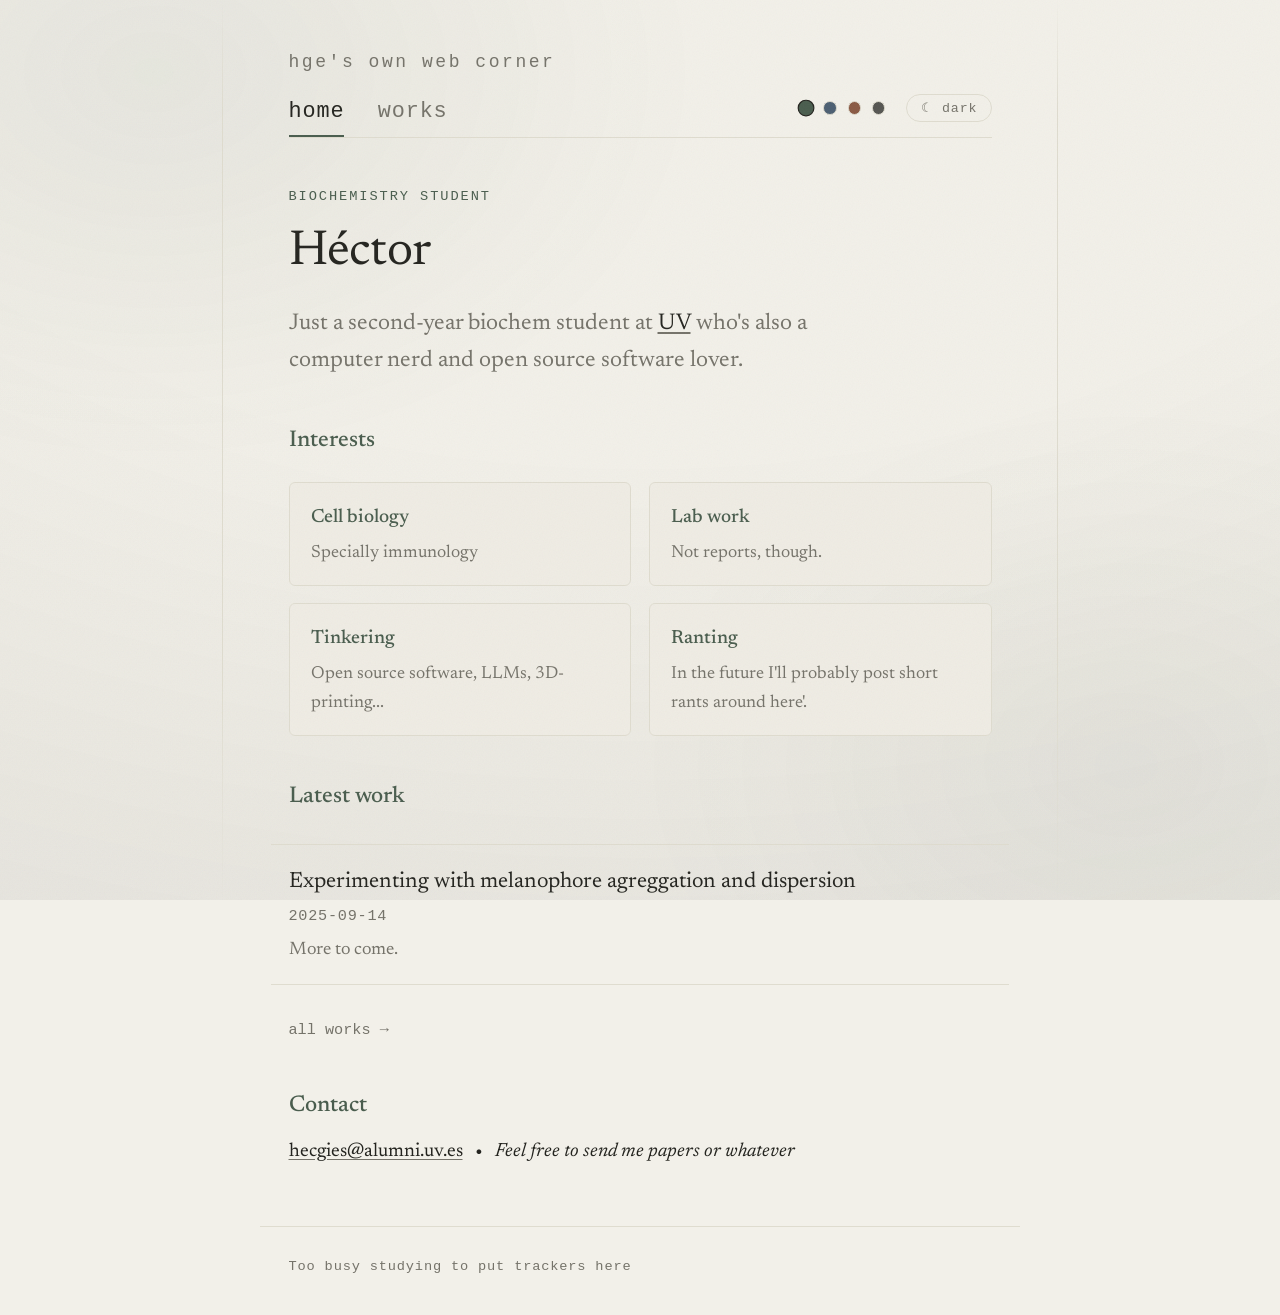
==== index.html @ 8a7d14bc "Initial commit: personal site" ====
<!doctype html>
<html lang="en" data-fx="mesh vignette rules hover">
<head>
  <meta charset="utf-8">
  <meta name="viewport" content="width=device-width, initial-scale=1">
  <title>Héctor — home</title>
  <meta name="description" content="Personal page of Héctor, biochemistry student.">
  <link rel="stylesheet" href="style.css">
  <script>try{var p=localStorage.getItem("palette");if(p)document.documentElement.setAttribute("data-palette",p);var t=localStorage.getItem("theme");if(t)document.documentElement.setAttribute("data-theme",t)}catch(e){}</script>
  <script>document.documentElement.setAttribute("data-route",/^#\/?works/.test(location.hash)?"works":"home")</script>
</head>
<body>
  <div class="bg bg-mesh" aria-hidden="true"></div>
  <div class="bg bg-vignette" aria-hidden="true"></div>
  <div class="bg bg-rules" aria-hidden="true"></div>
  <div class="progress" aria-hidden="true"></div>
  <main>
    <header>
      <p class="site-title">HGE's own web corner</p>
      <nav>
        <a href="#/home" data-route="home" aria-current="page">home</a>
        <a href="#/works" data-route="works">works</a>
        <span class="controls">
          <span class="palette" role="group" aria-label="accent colour">
            <button class="swatch sw-olive" data-palette="olive" title="olive" aria-label="olive accent"></button>
            <button class="swatch sw-slate" data-palette="slate" title="slate" aria-label="slate accent"></button>
            <button class="swatch sw-clay" data-palette="clay" title="clay" aria-label="clay accent"></button>
            <button class="swatch sw-graphite" data-palette="graphite" title="graphite" aria-label="graphite accent"></button>
          </span>
          <button id="theme-toggle" class="theme-toggle" title="switch theme">☾ dark</button>
        </span>
      </nav>
    </header>

    <section class="view" data-view="home">
    <section class="hero">
      <p class="label">biochemistry student</p>
      <h1>Héctor</h1>
      <p class="lead">
       Just a second-year biochem student at <a href="https://www.uv.es">UV</a> who's also a computer nerd and open source software lover.
      </p>
    </section>

    <h2>Interests</h2>
    <div class="cards">
      <div class="card">
        <h3>Cell biology</h3>
        <p class="muted">Specially immunology</p>
      </div>
      <div class="card">
        <h3>Lab work</h3>
        <p class="muted">Not reports, though.</p>
      </div>
      <div class="card">
        <h3>Tinkering</h3>
        <p class="muted">Open source software, LLMs, 3D-printing...</p>
      </div>
      <div class="card">
        <h3>Ranting</h3>
        <p class="muted">In the future I'll probably post short rants around here'.</p>
      </div>
    </div>

    <h2>Latest work</h2>
    <!-- latest:start -->
    <ul class="works">
      <li>
        <a class="title" href="works/melanophores-aggregation.html">Experimenting with melanophore agreggation and dispersion</a>
        <span class="meta">2025-09-14</span>
        <p class="summary">More to come.</p>
      </li>
    </ul>
    <!-- latest:end -->
    <p><a class="more-link" href="#/works">all works →</a></p>

    <h2>Contact</h2>
    <p>
      <a href="mailto:hecgies@alumni.uv.es">hecgies@alumni.uv.es</a> &nbsp; •  &nbsp; <i>Feel free to send me papers or whatever</i>
    </p>
    </section>

    <section class="view" data-view="works">
    <h1>Works</h1>
    <p class="muted">Notes, write-ups and projects. Newest first.</p>

    <!-- works:start -->
    <ul class="works">
      <li>
        <a class="title" href="works/melanophores-aggregation.html">Experimenting with melanophore agreggation and dispersion</a>
        <span class="meta">2025-09-14</span>
        <p class="summary">More to come.</p>
      </li>
    </ul>
    <!-- works:end -->
    </section>
  </main>

  <footer>
    Too busy studying to put trackers here
  </footer>
  <script>
    /* hash routing: home and works are separate views inside this one file */
    (function () {
      var root = document.documentElement;
      var views = document.querySelectorAll(".view[data-view]");
      var links = document.querySelectorAll("nav a[data-route]");
      var titles = { home: "Héctor — home", works: "works — HGE" };
      function route() {
        var name = /^#\/?works/.test(location.hash) ? "works" : "home";
        root.setAttribute("data-route", name);
        views.forEach(function (v) { v.hidden = v.dataset.view !== name; });
        links.forEach(function (a) {
          if (a.dataset.route === name) a.setAttribute("aria-current", "page");
          else a.removeAttribute("aria-current");
        });
        document.title = titles[name] || titles.home;
      }
      window.addEventListener("hashchange", function () { route(); window.scrollTo(0, 0); });
      route();
    })();
  </script>
  <script>
    (function () {
      var root = document.documentElement;
      var buttons = document.querySelectorAll(".swatch");
      function mark() {
        var current = root.getAttribute("data-palette") || "olive";
        buttons.forEach(function (b) {
          b.setAttribute("aria-pressed", String(b.dataset.palette === current));
        });
      }
      buttons.forEach(function (b) {
        b.addEventListener("click", function () {
          root.setAttribute("data-palette", b.dataset.palette);
          try { localStorage.setItem("palette", b.dataset.palette); } catch (e) {}
          mark();
        });
      });
      mark();

      var toggle = document.getElementById("theme-toggle");
      function isDark() { return root.getAttribute("data-theme") === "dark"; }
      function paint() { toggle.textContent = isDark() ? "☀ light" : "☾ dark"; }
      toggle.addEventListener("click", function () {
        var next = isDark() ? "light" : "dark";
        root.setAttribute("data-theme", next);
        try { localStorage.setItem("theme", next); } catch (e) {}
        paint();
      });
      paint();
    })();
  </script>
</body>
</html>
---- style.css ----
/* héctor — shared styles */

/* self-hosted Newsreader (latin subset) — https://fontsource.org / bunny fonts, OFL */
@font-face {
  font-family: "Newsreader";
  font-style: normal;
  font-weight: 400;
  font-display: swap;
  src: url("fonts/newsreader-latin-400-normal.woff2") format("woff2");
}

@font-face {
  font-family: "Newsreader";
  font-style: normal;
  font-weight: 500;
  font-display: swap;
  src: url("fonts/newsreader-latin-500-normal.woff2") format("woff2");
}

@font-face {
  font-family: "Newsreader";
  font-style: italic;
  font-weight: 400;
  font-display: swap;
  src: url("fonts/newsreader-latin-400-italic.woff2") format("woff2");
}

:root {
  --bg: #f2f0e9;
  --fg: #24241f;
  --muted: #75736a;
  --line: #dfdccf;
  --accent: #4a5d4e; /* muted olive, barely there */
  --noise: 0.045;

  --font-serif: "Newsreader", Georgia, "Times New Roman", serif;
  --font-mono: ui-monospace, "SF Mono", "Cascadia Code", "JetBrains Mono", Menlo, monospace;
}

/* dark theme — opt-in via the nav toggle (data-theme on <html>); light is the default */
:root[data-theme="dark"] {
  --bg: #262622;
  --fg: #e3e0d7;
  --muted: #a5a296;
  --line: #42423b;
  --accent: #a8b5a3;
  --noise: 0.05;
}

/* --- accent palettes (chosen via the swatches, stored in localStorage) --- */

:root[data-palette="slate"] {
  --accent: #4c5f72;
}

:root[data-palette="clay"] {
  --accent: #8a5a44;
}

:root[data-palette="graphite"] {
  --accent: #565652;
}

:root[data-theme="dark"][data-palette="slate"] {
  --accent: #9db0c4;
}

:root[data-theme="dark"][data-palette="clay"] {
  --accent: #c69a80;
}

:root[data-theme="dark"][data-palette="graphite"] {
  --accent: #b3b3ad;
}

/* page-to-page cross-fade (supported browsers; no-op elsewhere) */
@view-transition {
  navigation: auto;
}

* {
  box-sizing: border-box;
}

html {
  font-size: 19px;
}

body {
  margin: 0;
  background: var(--bg);
  color: var(--fg);
  font-family: var(--font-serif);
  line-height: 1.65;
  display: flex;
  flex-direction: column;
  min-height: 100vh;
}

/* paper grain — inline svg noise, no external image, no js */
body::before {
  content: "";
  position: fixed;
  inset: 0;
  z-index: 1;
  pointer-events: none;
  opacity: var(--noise);
  background-image: url("data:image/svg+xml,%3Csvg xmlns='http://www.w3.org/2000/svg' width='180' height='180'%3E%3Cfilter id='n'%3E%3CfeTurbulence type='fractalNoise' baseFrequency='0.85' numOctaves='2' stitchTiles='stitch'/%3E%3C/filter%3E%3Crect width='180' height='180' filter='url(%23n)'/%3E%3C/svg%3E");
}

/* scroll progress line — css scroll-driven, hidden where unsupported */

@supports (animation-timeline: scroll()) {
  .progress {
    position: fixed;
    top: 0;
    left: 0;
    height: 2px;
    width: 100%;
    background: var(--accent);
    transform: scaleX(0);
    transform-origin: 0 50%;
    animation: progress-grow linear both;
    animation-timeline: scroll(root block);
    z-index: 10;
    pointer-events: none;
  }

  @keyframes progress-grow {
    to {
      transform: scaleX(1);
    }
  }
}

main {
  position: relative;
  z-index: 0;
  flex: 1;
  width: 100%;
  max-width: 40rem;
  margin: 0 auto;
  padding: 2.5rem 1.5rem 2rem;
}

/* header / nav — monospace, lowercase, roomy */

header {
  margin-bottom: 2.5rem;
}

.site-title {
  font-family: var(--font-mono);
  font-size: 0.95rem;
  letter-spacing: 0.14em;
  text-transform: lowercase;
  color: var(--muted);
  margin: 0 0 0.9rem;
}

nav {
  display: flex;
  gap: 1.75rem;
  border-bottom: 1px solid var(--line);
  padding-bottom: 0.8rem;
}

nav a {
  font-family: var(--font-mono);
  font-size: 1.15rem;
  letter-spacing: 0.04em;
  text-transform: lowercase;
  color: var(--muted);
  text-decoration: none;
  padding-bottom: 0.2rem;
  border-bottom: 2px solid transparent;
  margin-bottom: -0.8rem; /* sit the underline on the nav rule */
  transition: color 0.25s ease, border-color 0.25s ease;
}

nav a:hover {
  color: var(--fg);
  border-bottom-color: var(--muted);
}

nav a[aria-current="page"] {
  color: var(--fg);
  border-bottom-color: var(--accent);
}

/* palette swatches + theme toggle */

.controls {
  margin-left: auto;
  display: flex;
  align-items: center;
  gap: 1.1rem;
}

.palette {
  display: flex;
  align-items: center;
  gap: 0.55rem;
}

.theme-toggle {
  font-family: var(--font-mono);
  font-size: 0.7rem;
  letter-spacing: 0.06em;
  color: var(--muted);
  background: none;
  border: 1px solid var(--line);
  border-radius: 999px;
  padding: 0.25rem 0.7rem;
  cursor: pointer;
  transition: color 0.2s ease, border-color 0.2s ease;
}

.theme-toggle:hover {
  color: var(--fg);
  border-color: var(--muted);
}

.theme-toggle:focus-visible {
  outline: 2px solid var(--accent);
  outline-offset: 2px;
}

.swatch {
  width: 0.72rem;
  height: 0.72rem;
  padding: 0;
  border-radius: 50%;
  border: 1px solid var(--line);
  background: var(--sw);
  cursor: pointer;
  transition: transform 0.2s ease, border-color 0.2s ease;
}

.swatch:hover {
  transform: scale(1.2);
}

.swatch[aria-pressed="true"] {
  border-color: var(--fg);
  transform: scale(1.2);
}

.swatch:focus-visible {
  outline: 2px solid var(--accent);
  outline-offset: 2px;
}

.sw-olive { --sw: #4a5d4e; }
.sw-slate { --sw: #4c5f72; }
.sw-clay { --sw: #8a5a44; }
.sw-graphite { --sw: #565652; }

/* typography */

h1 {
  font-size: 1.7rem;
  font-weight: 400;
  letter-spacing: -0.01em;
  margin: 0 0 1rem;
}

h2 {
  font-size: 1.2rem;
  font-weight: 500;
  color: var(--accent);
  margin: 2.2rem 0 0.6rem;
}

h3 {
  font-size: 1.05rem;
  font-weight: 500;
  color: var(--accent);
  margin: 1.6rem 0 0.4rem;
}

p {
  margin: 0 0 1.1rem;
}

a {
  color: var(--fg);
  text-decoration: underline;
  text-decoration-color: var(--muted);
  text-underline-offset: 3px;
  transition: text-decoration-color 0.2s ease;
}

a:hover {
  text-decoration-color: var(--accent);
}

.muted {
  color: var(--muted);
  font-size: 0.95rem;
}

code, pre {
  font-family: var(--font-mono);
  font-size: 0.8em;
}

pre {
  background: color-mix(in srgb, var(--line) 45%, transparent);
  padding: 0.9rem 1.1rem;
  overflow-x: auto;
  border-radius: 4px;
}

blockquote {
  margin: 1.2rem 0;
  padding-left: 1.1rem;
  border-left: 2px solid var(--line);
  color: var(--muted);
  font-style: italic;
}

/* works index */

ul.works {
  list-style: none;
  padding: 0;
  margin: 1.5rem 0;
}

ul.works li {
  padding: 1rem 0;
  border-bottom: 1px solid var(--line);
}

ul.works li:first-child {
  border-top: 1px solid var(--line);
}

ul.works a.title {
  display: block;
  font-size: 1.15rem;
  text-decoration: none;
  transition: color 0.2s ease, transform 0.2s ease;
}

ul.works a.title:hover {
  color: var(--accent);
  text-decoration: none;
  transform: translateX(4px);
}

ul.works .meta {
  display: block;
  color: var(--muted);
  font-size: 0.8rem;
  font-family: var(--font-mono);
  letter-spacing: 0.05em;
  margin-top: 0.2rem;
}

ul.works .summary {
  color: var(--muted);
  font-size: 0.95rem;
  margin: 0.35rem 0 0;
}

/* single post page */

article.post header {
  margin-bottom: 1.5rem;
}

article.post h1 {
  margin-bottom: 0.3rem;
}

article.post .meta {
  font-family: var(--font-mono);
  font-size: 0.8rem;
  letter-spacing: 0.05em;
}

.backlink {
  display: inline-block;
  margin-top: 2.5rem;
  font-family: var(--font-mono);
  font-size: 0.85rem;
  color: var(--muted);
  text-decoration: none;
  transition: color 0.2s ease;
}

.backlink:hover {
  color: var(--accent);
}

/* scroll reveals — css view-driven, static where unsupported */

@supports (animation-timeline: view()) {
  @media (prefers-reduced-motion: no-preference) {
    ul.works li,
    article.post > * {
      animation: reveal linear both;
      animation-timeline: view();
      animation-range: entry 5% entry 75%;
    }

    @keyframes reveal {
      from {
        opacity: 0;
        transform: translateY(10px);
      }
      to {
        opacity: 1;
        transform: none;
      }
    }
  }
}

@media (prefers-reduced-motion: reduce) {
  *,
  *::before,
  *::after {
    animation: none !important;
    transition: none !important;
  }
}

/* --- background layers -------------------------------------------------
   toggle from <html data-fx="mesh vignette rules hover">; remove a word
   to switch that layer off. all static, pointer-events: none, z-index: -1.
----------------------------------------------------------------------- */

.bg {
  position: fixed;
  inset: 0;
  pointer-events: none;
  z-index: -1;
}

/* soft vignette: lighter at the top, corners barely pulled in */
:root[data-fx~="vignette"] .bg-vignette {
  background: radial-gradient(
    130% 110% at 50% -5%,
    transparent 50%,
    color-mix(in srgb, var(--fg) 5%, transparent) 100%
  );
}

/* modern: accent-tinted mesh glow, very low contrast, slow drift */
:root[data-fx~="mesh"] .bg-mesh {
  background:
    radial-gradient(42rem 30rem at 12% 8%, color-mix(in srgb, var(--accent) 12%, transparent), transparent 70%),
    radial-gradient(38rem 28rem at 88% 85%, color-mix(in srgb, var(--accent) 9%, transparent), transparent 70%);
  opacity: 0.55;
}

@media (prefers-reduced-motion: no-preference) {
  :root[data-fx~="mesh"] .bg-mesh {
    animation: mesh-drift 70s ease-in-out infinite alternate;
  }
}

@keyframes mesh-drift {
  from {
    transform: translate3d(-1.5%, -1%, 0) scale(1);
  }
  to {
    transform: translate3d(1.5%, 1%, 0) scale(1.06);
  }
}

/* hairline rules flanking the content column, faded at both ends */
:root[data-fx~="rules"] .bg-rules {
  width: min(44rem, 100%);
  inset: 0 auto 0 50%;
  transform: translateX(-50%);
  border-left: 1px solid var(--line);
  border-right: 1px solid var(--line);
  mask-image: linear-gradient(to bottom, transparent, black 12%, black 75%, transparent);
  -webkit-mask-image: linear-gradient(to bottom, transparent, black 12%, black 75%, transparent);
}

@media (max-width: 48rem) {
  :root[data-fx~="rules"] .bg-rules {
    display: none;
  }
}

/* micro: works entries get a whisper of tint on hover */
:root[data-fx~="hover"] ul.works li {
  padding-inline: 0.9rem;
  margin-inline: -0.9rem;
  transition: background-color 0.25s ease;
}

:root[data-fx~="hover"] ul.works li:hover {
  background: color-mix(in srgb, var(--accent) 5%, transparent);
}

/* hero + home sections */

.hero h1 {
  font-size: 2.6rem;
  letter-spacing: -0.015em;
  margin: 0.2rem 0 0.6rem;
}

.label {
  font-family: var(--font-mono);
  font-size: 0.72rem;
  letter-spacing: 0.14em;
  text-transform: uppercase;
  color: var(--accent);
  margin: 0 0 0.2rem;
}

.lead {
  font-size: 1.2rem;
  color: var(--muted);
  max-width: 32rem;
}

.cards {
  display: grid;
  grid-template-columns: repeat(auto-fit, minmax(14rem, 1fr));
  gap: 0.9rem;
  margin: 1.2rem 0 0.5rem;
}

.card {
  border: 1px solid var(--line);
  border-radius: 6px;
  padding: 1rem 1.15rem 0.9rem;
  background: color-mix(in srgb, var(--line) 18%, var(--bg));
  transition: transform 0.2s ease, box-shadow 0.2s ease, border-color 0.2s ease;
}

.card:hover {
  transform: translateY(-2px);
  border-color: var(--muted);
  box-shadow: 0 6px 18px color-mix(in srgb, var(--fg) 8%, transparent);
}

.card h3 {
  margin: 0 0 0.3rem;
  font-size: 1rem;
}

.card p {
  margin: 0;
  font-size: 0.92rem;
}

.more-link {
  font-family: var(--font-mono);
  font-size: 0.8rem;
  color: var(--muted);
  text-decoration: none;
  transition: color 0.2s ease;
}

.more-link:hover {
  color: var(--accent);
}

/* tabbed views — home and works live in one file, switched by url hash.
   Without JS (no data-route on <html>) both sections stay visible. */

html[data-route="home"] .view[data-view="works"],
html[data-route="works"] .view[data-view="home"] {
  display: none;
}

.view {
  animation: view-in 0.3s ease both;
}

@keyframes view-in {
  from {
    opacity: 0;
    transform: translateY(6px);
  }
  to {
    opacity: 1;
    transform: none;
  }
}

@media (prefers-reduced-motion: reduce) {
  .view {
    animation: none;
  }
}

/* footer */

footer {
  position: relative;
  z-index: 0;
  width: 100%;
  max-width: 40rem;
  margin: 0 auto;
  padding: 1.5rem 1.5rem 2rem;
  border-top: 1px solid var(--line);
  color: var(--muted);
  font-family: var(--font-mono);
  font-size: 0.72rem;
  letter-spacing: 0.06em;
}
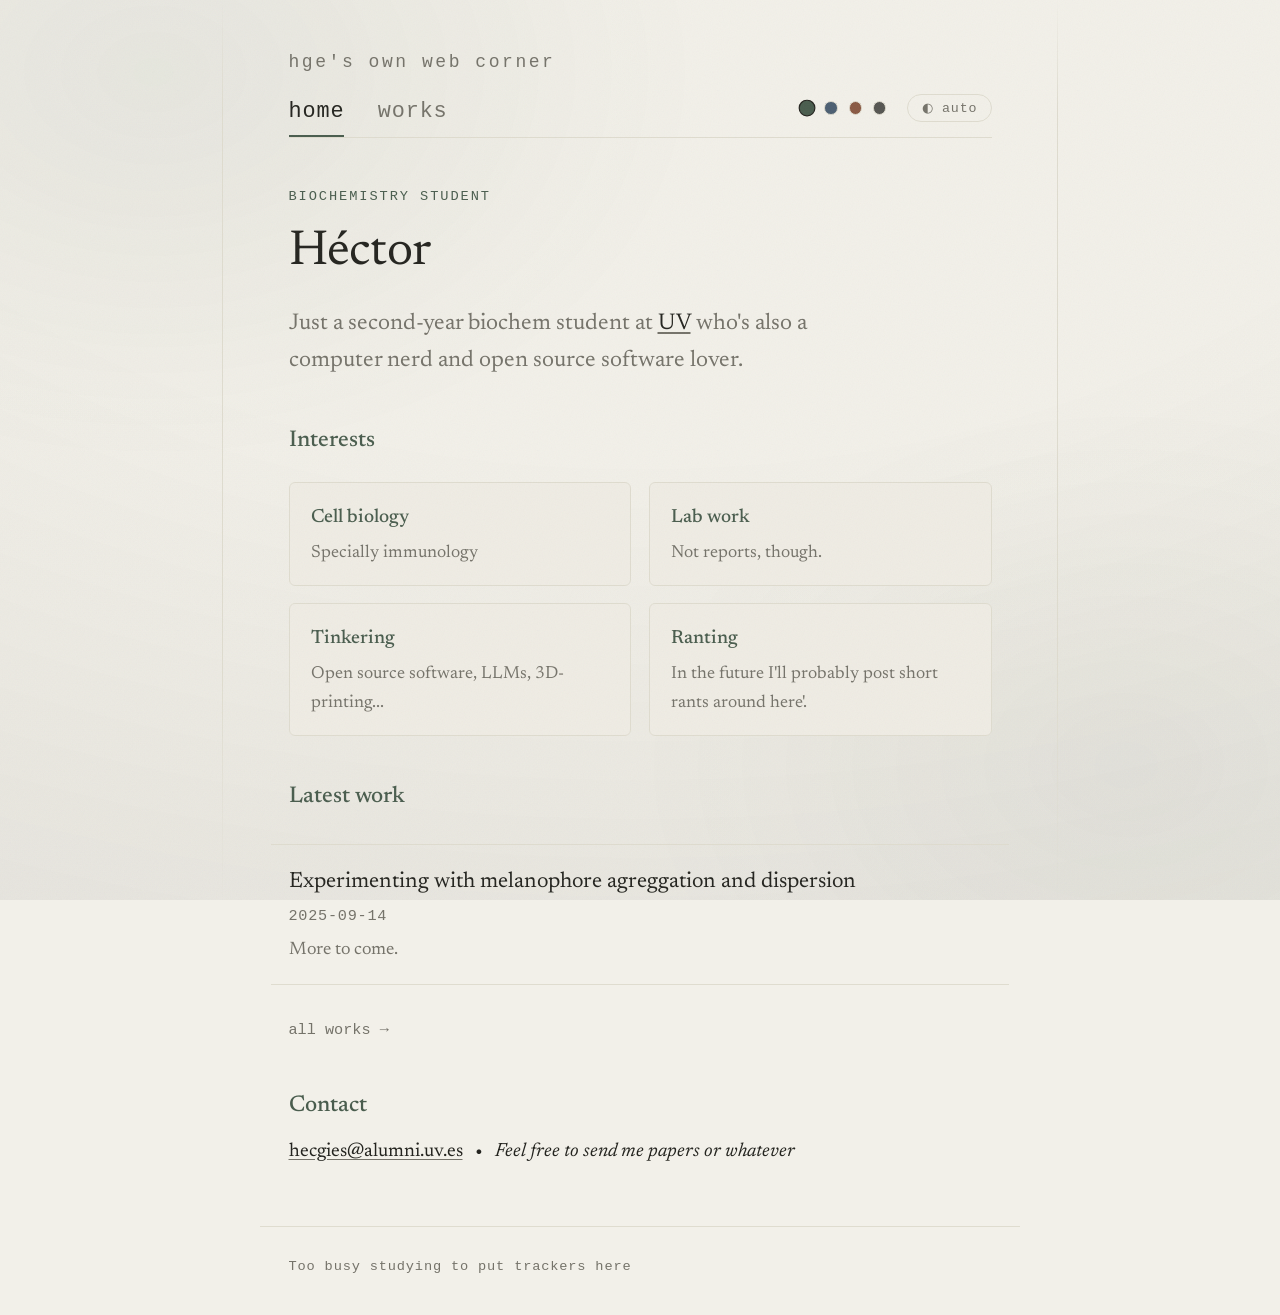
==== commit ee6b100f: "Default theme follows system preference; toggle cycles auto/light/dark" ====
--- a/index.html
+++ b/index.html
@@ -6,7 +6,7 @@
   <title>Héctor — home</title>
   <meta name="description" content="Personal page of Héctor, biochemistry student.">
   <link rel="stylesheet" href="style.css">
-  <script>try{var p=localStorage.getItem("palette");if(p)document.documentElement.setAttribute("data-palette",p);var t=localStorage.getItem("theme");if(t)document.documentElement.setAttribute("data-theme",t)}catch(e){}</script>
+  <script>try{var p=localStorage.getItem("palette");if(p)document.documentElement.setAttribute("data-palette",p);var t=localStorage.getItem("theme");document.documentElement.setAttribute("data-theme",t==="dark"||t==="light"?t:(matchMedia("(prefers-color-scheme: dark)").matches?"dark":"light"))}catch(e){}</script>
   <script>document.documentElement.setAttribute("data-route",/^#\/?works/.test(location.hash)?"works":"home")</script>
 </head>
 <body>
@@ -27,7 +27,7 @@
             <button class="swatch sw-clay" data-palette="clay" title="clay" aria-label="clay accent"></button>
             <button class="swatch sw-graphite" data-palette="graphite" title="graphite" aria-label="graphite accent"></button>
           </span>
-          <button id="theme-toggle" class="theme-toggle" title="switch theme">☾ dark</button>
+          <button id="theme-toggle" class="theme-toggle" title="switch theme">◐ auto</button>
         </span>
       </nav>
     </header>
@@ -139,14 +139,25 @@
       mark();
 
       var toggle = document.getElementById("theme-toggle");
-      function isDark() { return root.getAttribute("data-theme") === "dark"; }
-      function paint() { toggle.textContent = isDark() ? "☀ light" : "☾ dark"; }
+      var mq = window.matchMedia("(prefers-color-scheme: dark)");
+      function mode() {
+        try { return localStorage.getItem("theme") || "system"; } catch (e) { return "system"; }
+      }
+      function paint() {
+        var m = mode();
+        root.setAttribute("data-theme",
+          m === "system" ? (mq.matches ? "dark" : "light") : m);
+        toggle.textContent = m === "system" ? "◐ auto" : m === "dark" ? "☾ dark" : "☀ light";
+      }
       toggle.addEventListener("click", function () {
-        var next = isDark() ? "light" : "dark";
-        root.setAttribute("data-theme", next);
-        try { localStorage.setItem("theme", next); } catch (e) {}
+        var m = mode(), next = m === "system" ? "light" : m === "light" ? "dark" : "system";
+        try {
+          if (next === "system") localStorage.removeItem("theme");
+          else localStorage.setItem("theme", next);
+        } catch (e) {}
         paint();
       });
+      mq.addEventListener("change", function () { if (mode() === "system") paint(); });
       paint();
     })();
   </script>
--- a/style.css
+++ b/style.css
@@ -37,7 +37,7 @@
   --font-mono: ui-monospace, "SF Mono", "Cascadia Code", "JetBrains Mono", Menlo, monospace;
 }
 
-/* dark theme — opt-in via the nav toggle (data-theme on <html>); light is the default */
+/* dark theme — via the nav toggle (data-theme on <html>); default follows the system preference */
 :root[data-theme="dark"] {
   --bg: #262622;
   --fg: #e3e0d7;
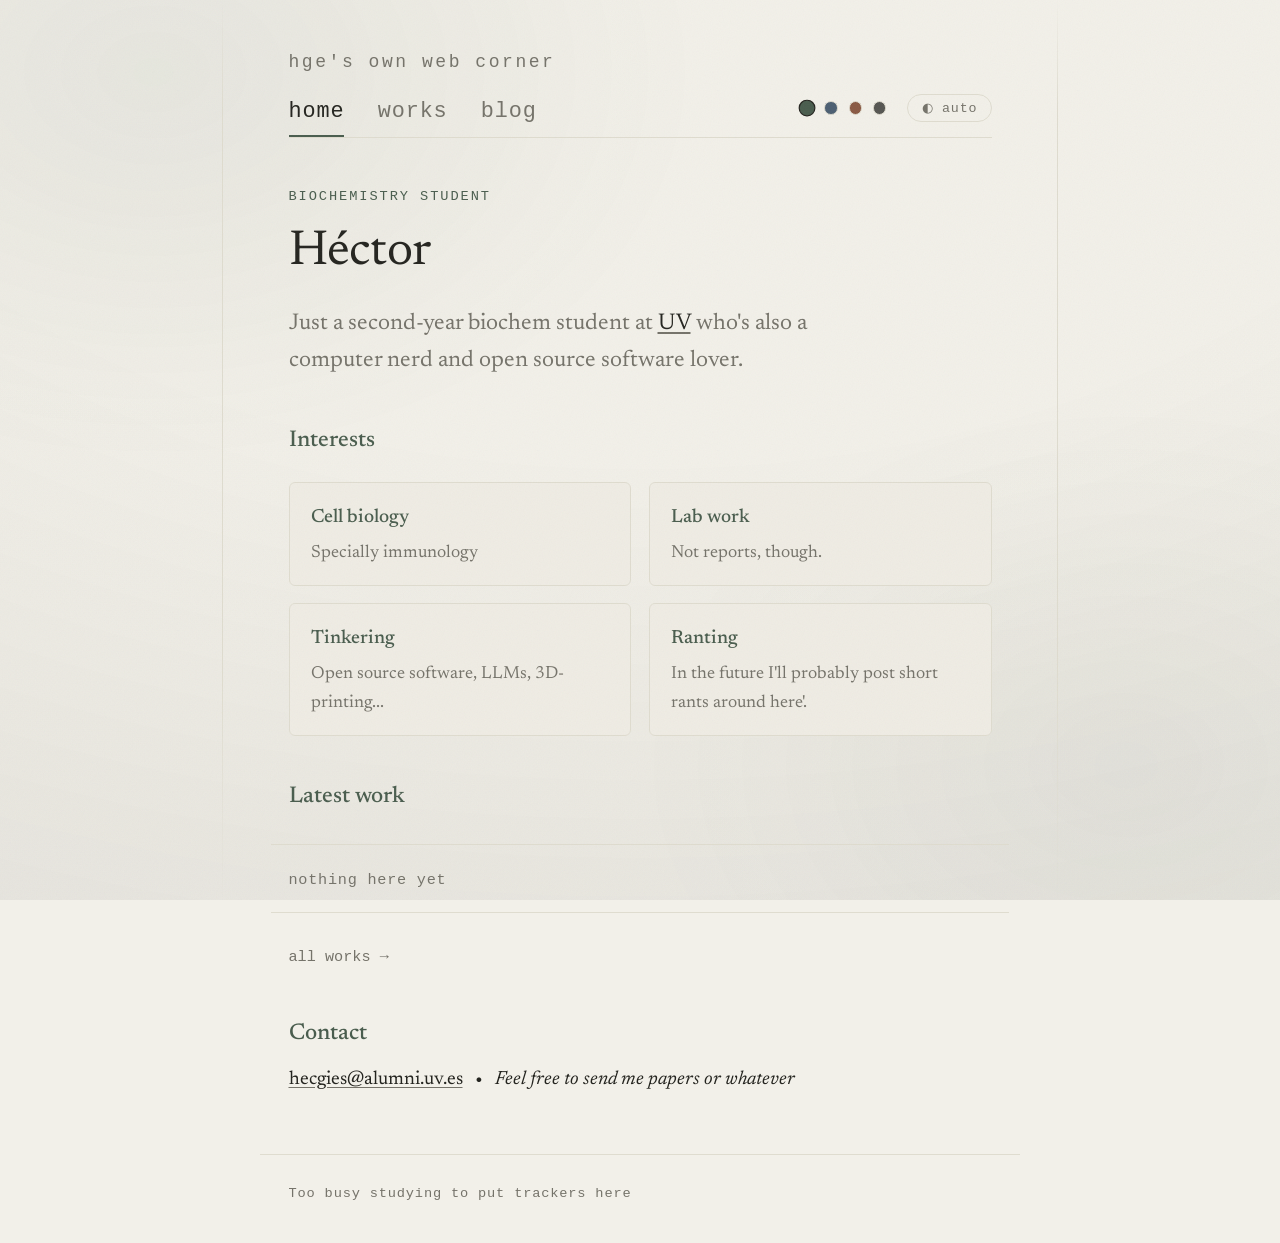
==== commit a7f47f00: "deleted old entry" ====
--- a/index.html
+++ b/index.html
@@ -5,21 +5,27 @@
   <meta name="viewport" content="width=device-width, initial-scale=1">
   <title>Héctor — home</title>
   <meta name="description" content="Personal page of Héctor, biochemistry student.">
+  <!-- chrome:head -->
   <link rel="stylesheet" href="style.css">
   <script>try{var p=localStorage.getItem("palette");if(p)document.documentElement.setAttribute("data-palette",p);var t=localStorage.getItem("theme");document.documentElement.setAttribute("data-theme",t==="dark"||t==="light"?t:(matchMedia("(prefers-color-scheme: dark)").matches?"dark":"light"))}catch(e){}</script>
-  <script>document.documentElement.setAttribute("data-route",/^#\/?works/.test(location.hash)?"works":"home")</script>
+  <!-- /chrome:head -->
+  <script>var m=/^#\/?(works|blog)/.exec(location.hash);document.documentElement.setAttribute("data-route",m?m[1]:"home")</script>
 </head>
 <body>
+  <!-- chrome:bg -->
   <div class="bg bg-mesh" aria-hidden="true"></div>
   <div class="bg bg-vignette" aria-hidden="true"></div>
   <div class="bg bg-rules" aria-hidden="true"></div>
   <div class="progress" aria-hidden="true"></div>
+  <!-- /chrome:bg -->
   <main>
+    <!-- chrome:header -->
     <header>
       <p class="site-title">HGE's own web corner</p>
       <nav>
         <a href="#/home" data-route="home" aria-current="page">home</a>
         <a href="#/works" data-route="works">works</a>
+        <a href="#/blog" data-route="blog">blog</a>
         <span class="controls">
           <span class="palette" role="group" aria-label="accent colour">
             <button class="swatch sw-olive" data-palette="olive" title="olive" aria-label="olive accent"></button>
@@ -31,6 +37,7 @@
         </span>
       </nav>
     </header>
+    <!-- /chrome:header -->
 
     <section class="view" data-view="home">
     <section class="hero">
@@ -64,11 +71,7 @@
     <h2>Latest work</h2>
     <!-- latest:start -->
     <ul class="works">
-      <li>
-        <a class="title" href="works/melanophores-aggregation.html">Experimenting with melanophore agreggation and dispersion</a>
-        <span class="meta">2025-09-14</span>
-        <p class="summary">More to come.</p>
-      </li>
+      <li><span class="meta">nothing here yet</span></li>
     </ul>
     <!-- latest:end -->
     <p><a class="more-link" href="#/works">all works →</a></p>
@@ -85,28 +88,38 @@
 
     <!-- works:start -->
     <ul class="works">
-      <li>
-        <a class="title" href="works/melanophores-aggregation.html">Experimenting with melanophore agreggation and dispersion</a>
-        <span class="meta">2025-09-14</span>
-        <p class="summary">More to come.</p>
-      </li>
+      <li><span class="meta">nothing here yet</span></li>
     </ul>
     <!-- works:end -->
     </section>
+
+    <section class="view" data-view="blog">
+    <h1>Blog</h1>
+    <p class="muted">Short thoughts and rants, mostly personal and political. Newest first.</p>
+
+    <!-- blog:start -->
+    <ul class="works">
+      <li><span class="meta">nothing here yet</span></li>
+    </ul>
+    <!-- blog:end -->
+    </section>
   </main>
 
+  <!-- chrome:footer -->
   <footer>
     Too busy studying to put trackers here
   </footer>
+  <!-- /chrome:footer -->
   <script>
-    /* hash routing: home and works are separate views inside this one file */
+    /* hash routing: home, works and blog are separate views inside this one file */
     (function () {
       var root = document.documentElement;
       var views = document.querySelectorAll(".view[data-view]");
       var links = document.querySelectorAll("nav a[data-route]");
-      var titles = { home: "Héctor — home", works: "works — HGE" };
+      var titles = { home: "Héctor — home", works: "works — HGE", blog: "blog — HGE" };
       function route() {
-        var name = /^#\/?works/.test(location.hash) ? "works" : "home";
+        var m = /^#\/?(works|blog)/.exec(location.hash);
+        var name = m ? m[1] : "home";
         root.setAttribute("data-route", name);
         views.forEach(function (v) { v.hidden = v.dataset.view !== name; });
         links.forEach(function (a) {
@@ -119,6 +132,7 @@
       route();
     })();
   </script>
+  <!-- chrome:controls -->
   <script>
     (function () {
       var root = document.documentElement;
@@ -161,5 +175,6 @@
       paint();
     })();
   </script>
+  <!-- /chrome:controls -->
 </body>
 </html>
--- a/style.css
+++ b/style.css
@@ -49,29 +49,13 @@
 
 /* --- accent palettes (chosen via the swatches, stored in localStorage) --- */
 
-:root[data-palette="slate"] {
-  --accent: #4c5f72;
-}
-
-:root[data-palette="clay"] {
-  --accent: #8a5a44;
-}
-
-:root[data-palette="graphite"] {
-  --accent: #565652;
-}
-
-:root[data-theme="dark"][data-palette="slate"] {
-  --accent: #9db0c4;
-}
-
-:root[data-theme="dark"][data-palette="clay"] {
-  --accent: #c69a80;
-}
-
-:root[data-theme="dark"][data-palette="graphite"] {
-  --accent: #b3b3ad;
-}
+:root[data-palette="slate"] { --accent: #4c5f72; }
+:root[data-palette="clay"] { --accent: #8a5a44; }
+:root[data-palette="graphite"] { --accent: #565652; }
+
+:root[data-theme="dark"][data-palette="slate"] { --accent: #9db0c4; }
+:root[data-theme="dark"][data-palette="clay"] { --accent: #c69a80; }
+:root[data-theme="dark"][data-palette="graphite"] { --accent: #b3b3ad; }
 
 /* page-to-page cross-fade (supported browsers; no-op elsewhere) */
 @view-transition {
@@ -221,11 +205,6 @@
   border-color: var(--muted);
 }
 
-.theme-toggle:focus-visible {
-  outline: 2px solid var(--accent);
-  outline-offset: 2px;
-}
-
 .swatch {
   width: 0.72rem;
   height: 0.72rem;
@@ -246,6 +225,7 @@
   transform: scale(1.2);
 }
 
+.theme-toggle:focus-visible,
 .swatch:focus-visible {
   outline: 2px solid var(--accent);
   outline-offset: 2px;
@@ -393,6 +373,42 @@
 
 .backlink:hover {
   color: var(--accent);
+}
+
+/* callouts — obsidian-style `> [!note]` blocks rendered as admonitions/details.
+   foldables come out as <details class="type"> (no .admonition class), static
+   ones as <div class="admonition type"> — style both the same. */
+
+article.post .admonition,
+article.post details[class] {
+  margin: 1.6rem 0;
+  padding: 0.2rem 1.1rem 0.4rem;
+  border-left: 2px solid var(--accent);
+  border-radius: 0 4px 4px 0;
+  background: color-mix(in srgb, var(--accent) 6%, transparent);
+}
+
+article.post .admonition-title,
+article.post details[class] > summary {
+  font-family: var(--font-mono);
+  font-size: 0.78rem;
+  letter-spacing: 0.06em;
+  text-transform: lowercase;
+  color: var(--accent);
+  margin: 0.8rem 0 0.3rem;
+}
+
+article.post details[class] > summary {
+  cursor: pointer;
+}
+
+article.post details[class] > summary:hover {
+  color: var(--fg);
+}
+
+article.post .admonition > :last-child,
+article.post details[class] > :last-child {
+  margin-bottom: 0.8rem;
 }
 
 /* scroll reveals — css view-driven, static where unsupported */
@@ -566,11 +582,12 @@
   color: var(--accent);
 }
 
-/* tabbed views — home and works live in one file, switched by url hash.
-   Without JS (no data-route on <html>) both sections stay visible. */
-
-html[data-route="home"] .view[data-view="works"],
-html[data-route="works"] .view[data-view="home"] {
+/* tabbed views — home, works and blog live in one file, switched by url hash.
+   Without JS (no data-route on <html>) all sections stay visible. */
+
+html[data-route="home"] .view:not([data-view="home"]),
+html[data-route="works"] .view:not([data-view="works"]),
+html[data-route="blog"] .view:not([data-view="blog"]) {
   display: none;
 }
 
@@ -586,12 +603,6 @@
   to {
     opacity: 1;
     transform: none;
-  }
-}
-
-@media (prefers-reduced-motion: reduce) {
-  .view {
-    animation: none;
   }
 }
 
